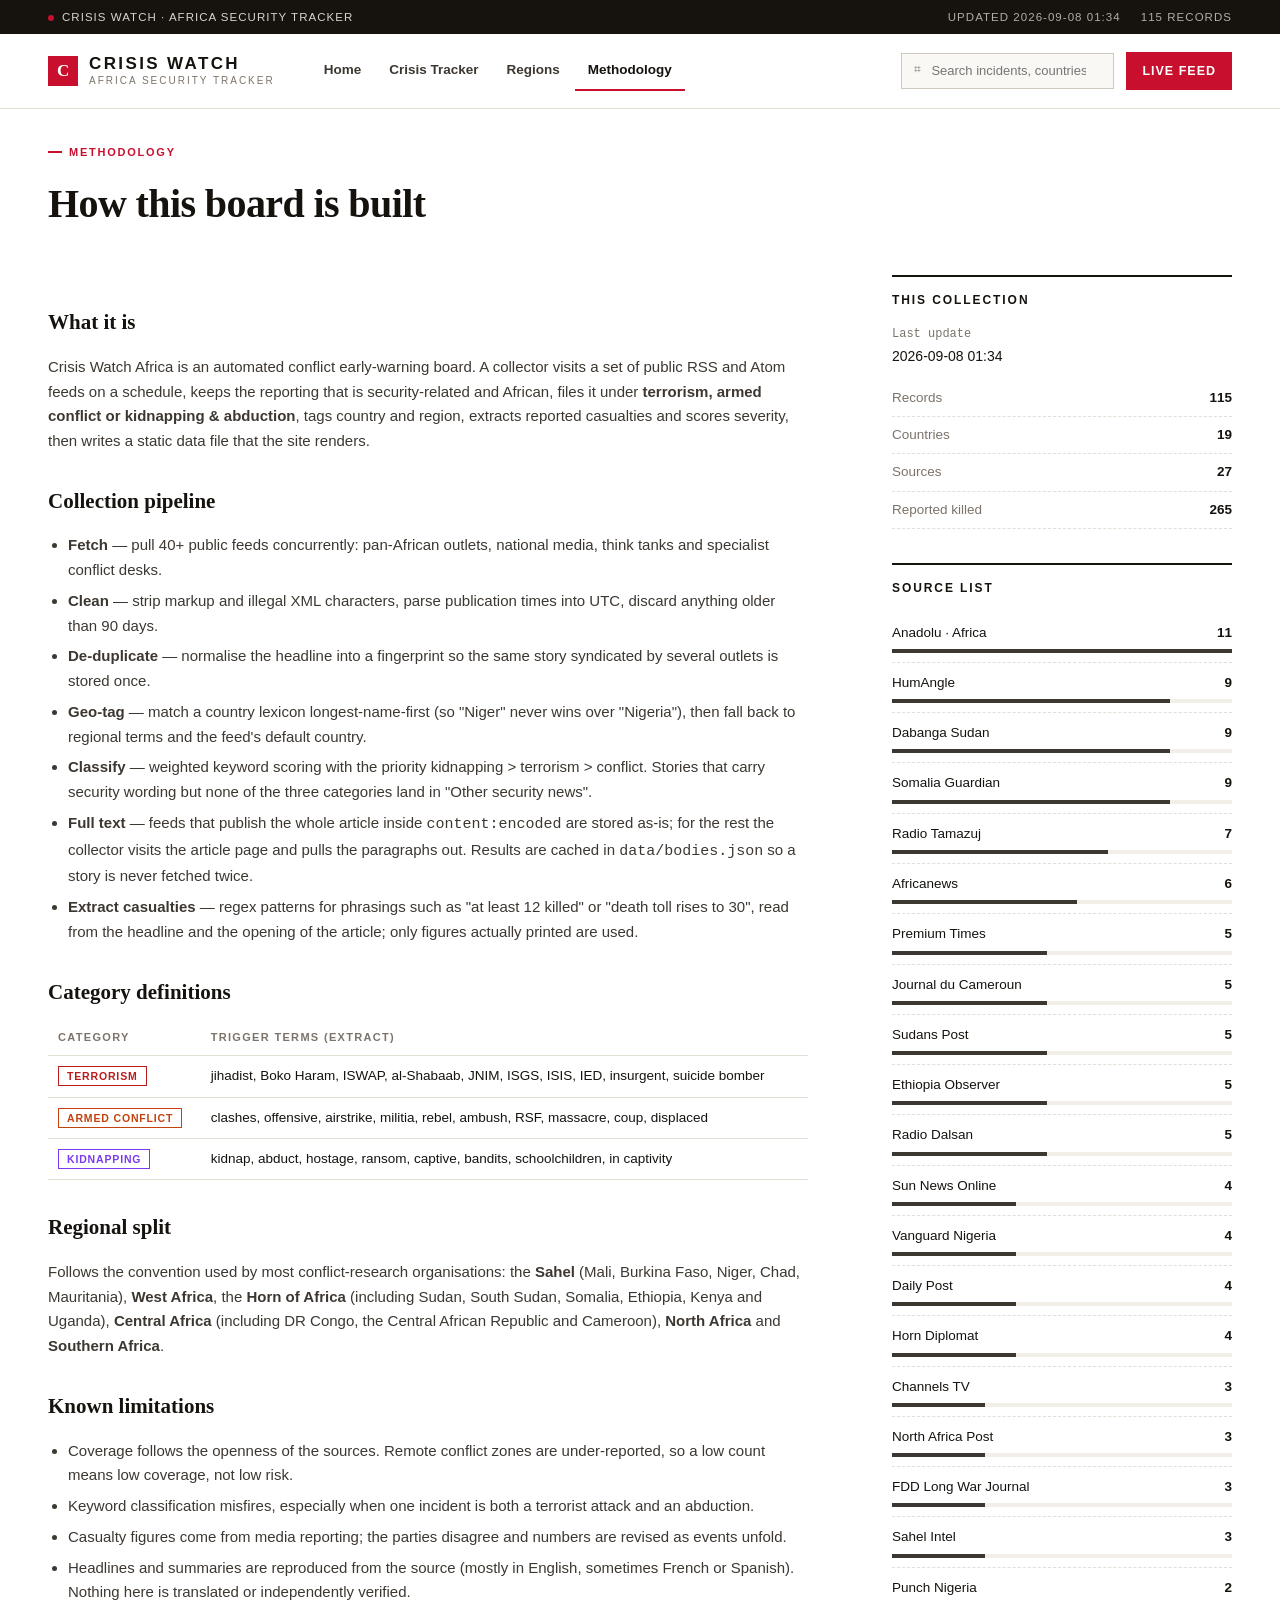
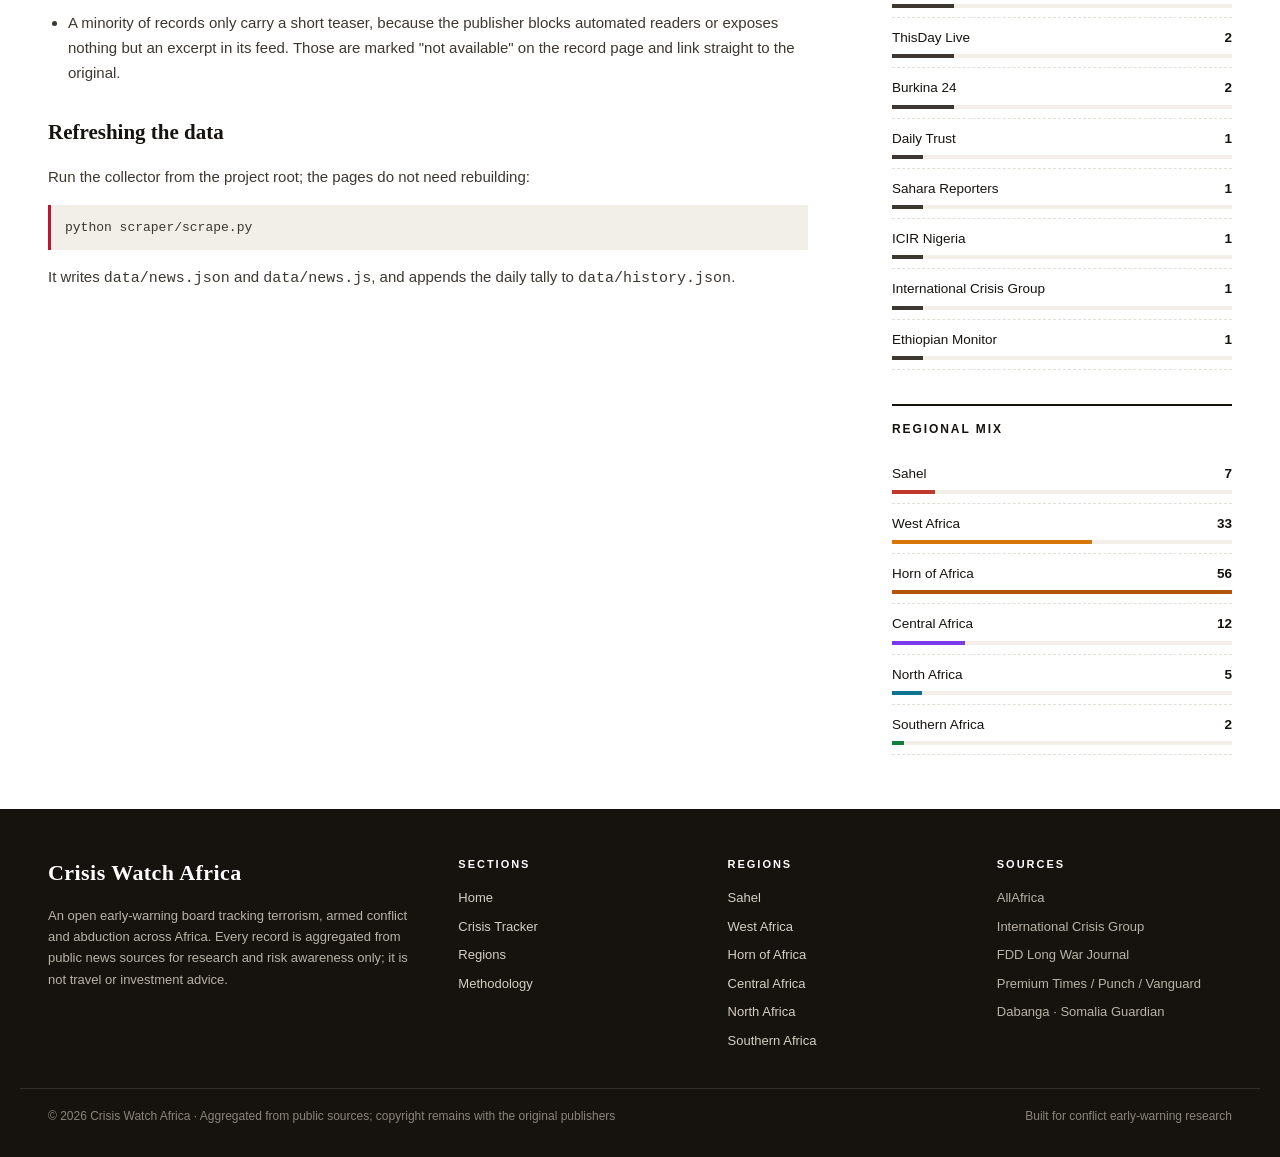
==== about.html @ 82c414ba "initial commit: Africa Crisis Watch" ====
<!DOCTYPE html>
<html lang="en">
<head>
<meta charset="utf-8">
<meta name="viewport" content="width=device-width, initial-scale=1">
<title>Methodology &amp; Sources — Crisis Watch Africa</title>
<meta name="description" content="How records are collected, classified and geo-tagged; the source list; and the limits of the data.">
<link rel="stylesheet" href="assets/css/main.css">
</head>
<body>

<main class="wrap">
  <div style="padding:34px 0 10px">
    <div class="kicker">Methodology</div>
    <h1 style="font-family:var(--font-serif);font-size:clamp(28px,3.4vw,40px);margin:10px 0 8px;font-weight:700;letter-spacing:-.015em">
      How this board is built
    </h1>
  </div>

  <div class="cols" style="padding-top:20px">
    <div class="prose">
      <h3>What it is</h3>
      <p>
        Crisis Watch Africa is an automated conflict early-warning board. A collector visits a set
        of public RSS and Atom feeds on a schedule, keeps the reporting that is security-related and
        African, files it under <strong>terrorism, armed conflict or kidnapping &amp; abduction</strong>,
        tags country and region, extracts reported casualties and scores severity, then writes a
        static data file that the site renders.
      </p>

      <h3>Collection pipeline</h3>
      <ul>
        <li><strong>Fetch</strong> — pull 40+ public feeds concurrently: pan-African outlets,
            national media, think tanks and specialist conflict desks.</li>
        <li><strong>Clean</strong> — strip markup and illegal XML characters, parse publication
            times into UTC, discard anything older than 90 days.</li>
        <li><strong>De-duplicate</strong> — normalise the headline into a fingerprint so the same
            story syndicated by several outlets is stored once.</li>
        <li><strong>Geo-tag</strong> — match a country lexicon longest-name-first (so "Niger" never
            wins over "Nigeria"), then fall back to regional terms and the feed's default country.</li>
        <li><strong>Classify</strong> — weighted keyword scoring with the priority
            kidnapping &gt; terrorism &gt; conflict. Stories that carry security wording but none of
            the three categories land in "Other security news".</li>
        <li><strong>Full text</strong> — feeds that publish the whole article inside
            <span class="mono">content:encoded</span> are stored as-is; for the rest the collector
            visits the article page and pulls the paragraphs out. Results are cached in
            <span class="mono">data/bodies.json</span> so a story is never fetched twice.</li>
        <li><strong>Extract casualties</strong> — regex patterns for phrasings such as
            "at least 12 killed" or "death toll rises to 30", read from the headline and the
            opening of the article; only figures actually printed are used.</li>
      </ul>

      <h3>Category definitions</h3>
      <table class="src">
        <tr><th>Category</th><th>Trigger terms (extract)</th></tr>
        <tr><td><span class="tag" style="color:#B91C1C">Terrorism</span></td>
            <td>jihadist, Boko Haram, ISWAP, al-Shabaab, JNIM, ISGS, ISIS, IED, insurgent, suicide bomber</td></tr>
        <tr><td><span class="tag" style="color:#C2410C">Armed Conflict</span></td>
            <td>clashes, offensive, airstrike, militia, rebel, ambush, RSF, massacre, coup, displaced</td></tr>
        <tr><td><span class="tag" style="color:#7C3AED">Kidnapping</span></td>
            <td>kidnap, abduct, hostage, ransom, captive, bandits, schoolchildren, in captivity</td></tr>
      </table>

      <h3>Regional split</h3>
      <p>
        Follows the convention used by most conflict-research organisations: the
        <strong>Sahel</strong> (Mali, Burkina Faso, Niger, Chad, Mauritania),
        <strong>West Africa</strong>, the <strong>Horn of Africa</strong> (including Sudan, South
        Sudan, Somalia, Ethiopia, Kenya and Uganda), <strong>Central Africa</strong> (including DR
        Congo, the Central African Republic and Cameroon), <strong>North Africa</strong> and
        <strong>Southern Africa</strong>.
      </p>

      <h3>Known limitations</h3>
      <ul>
        <li>Coverage follows the openness of the sources. Remote conflict zones are under-reported,
            so a low count means low coverage, not low risk.</li>
        <li>Keyword classification misfires, especially when one incident is both a terrorist
            attack and an abduction.</li>
        <li>Casualty figures come from media reporting; the parties disagree and numbers are
            revised as events unfold.</li>
        <li>Headlines and summaries are reproduced from the source (mostly in English, sometimes
            French or Spanish). Nothing here is translated or independently verified.</li>
        <li>A minority of records only carry a short teaser, because the publisher blocks
            automated readers or exposes nothing but an excerpt in its feed. Those are marked
            "not available" on the record page and link straight to the original.</li>
      </ul>

      <h3>Refreshing the data</h3>
      <p>Run the collector from the project root; the pages do not need rebuilding:</p>
      <p class="mono" style="background:var(--paper-3);padding:12px 14px;border-left:3px solid var(--red);font-size:13px">
        python scraper/scrape.py
      </p>
      <p>It writes <span class="mono">data/news.json</span> and <span class="mono">data/news.js</span>,
      and appends the daily tally to <span class="mono">data/history.json</span>.</p>
    </div>

    <aside>
      <div class="side-block">
        <h4>This collection</h4>
        <div id="overview"></div>
      </div>
      <div class="side-block">
        <h4>Source list</h4>
        <ul class="rank" id="srcList"></ul>
      </div>
      <div class="side-block">
        <h4>Regional mix</h4>
        <ul class="rank" id="regList"></ul>
      </div>
    </aside>
  </div>
</main>

<script src="data/news.js"></script>
<script src="assets/js/app.js"></script>
<script>
(function () {
  var CW = window.CW, S = CW.STATS;
  CW.mountChrome("about");

  document.getElementById("overview").innerHTML =
    '<div class="mono muted" style="font-size:12px">Last update</div>' +
    '<div style="font-size:14px;margin-bottom:12px">' + CW.fmtDateTime(S.updated_at) + '</div>' +
    [["Records", S.total], ["Countries", S.countries], ["Sources", S.sources], ["Reported killed", S.fatalities]]
      .map(function (c) {
        return '<div class="row" style="display:flex;justify-content:space-between;padding:7px 0;border-bottom:1px dashed var(--line);font-size:13.5px">' +
          '<span class="muted">' + c[0] + '</span><b>' + (c[1] || 0) + '</b></div>';
      }).join("");

  var srcs = Object.keys(S.by_source || {});
  var smax = Math.max.apply(null, srcs.map(function (k) { return S.by_source[k]; }).concat([1]));
  document.getElementById("srcList").innerHTML = srcs.map(function (k) {
    return '<li><div class="row"><span>' + CW.esc(k) + '</span><b>' + S.by_source[k] + '</b></div>' +
      '<div class="bar"><i style="width:' + (S.by_source[k] / smax * 100) + '%;background:#3d3731"></i></div></li>';
  }).join("");

  var regs = CW.REGION_ORDER.filter(function (r) { return (S.by_region || {})[r]; });
  var rmax = Math.max.apply(null, regs.map(function (r) { return S.by_region[r]; }).concat([1]));
  document.getElementById("regList").innerHTML = regs.map(function (r) {
    return '<li><div class="row"><span>' + r + '</span><b>' + S.by_region[r] + '</b></div>' +
      '<div class="bar"><i style="width:' + (S.by_region[r] / rmax * 100) + '%;background:' +
      CW.regionColor(r) + '"></i></div></li>';
  }).join("");
})();
</script>
</body>
</html>
---- assets/css/main.css ----
/* ==========================================================================
   Africa Crisis Watch - design system
   Modelled on International Crisis Group: red accent, serif headlines,
   hairline rules, strong hierarchy. System fonts only, no external requests.
   ========================================================================== */

:root {
  --red: #c8102e;
  --red-dark: #9b0c24;
  --red-soft: #fdecee;
  --ink: #16130f;
  --ink-2: #3d3731;
  --muted: #7c736a;
  --line: #e3ded6;
  --line-2: #cfc8be;
  --paper: #ffffff;
  --paper-2: #faf8f5;
  --paper-3: #f2eee8;

  --font-serif: Georgia, "Times New Roman", "Songti SC", "Noto Serif CJK SC", serif;
  --font-sans: -apple-system, BlinkMacSystemFont, "Segoe UI", "PingFang SC",
    "Hiragino Sans GB", "Microsoft YaHei", "Source Han Sans SC", sans-serif;
  --font-mono: "SFMono-Regular", Consolas, "Liberation Mono", Menlo, monospace;

  --maxw: 1240px;
  --shadow: 0 1px 2px rgba(20, 16, 12, 0.04), 0 8px 24px rgba(20, 16, 12, 0.06);
}

* { box-sizing: border-box; }

html { -webkit-text-size-adjust: 100%; }

body {
  margin: 0;
  background: var(--paper);
  color: var(--ink);
  font-family: var(--font-sans);
  font-size: 15px;
  line-height: 1.65;
  -webkit-font-smoothing: antialiased;
}

a { color: inherit; text-decoration: none; }
img { max-width: 100%; display: block; }
button { font: inherit; color: inherit; }

.wrap {
  width: 100%;
  max-width: var(--maxw);
  margin: 0 auto;
  padding: 0 28px;
}

/* --------------------------------------------------------- top notice bar */
.topbar {
  background: var(--ink);
  color: #d9d3ca;
  font-size: 11.5px;
  letter-spacing: 0.09em;
  text-transform: uppercase;
}
.topbar .wrap {
  display: flex;
  align-items: center;
  justify-content: space-between;
  gap: 16px;
  height: 34px;
}
.topbar .dot {
  display: inline-block;
  width: 6px; height: 6px;
  border-radius: 50%;
  background: var(--red);
  margin-right: 8px;
  animation: pulse 2.4s ease-in-out infinite;
}
@keyframes pulse { 0%,100% { opacity: 1; } 50% { opacity: 0.25; } }
.topbar-right { display: flex; gap: 20px; opacity: 0.8; }

/* --------------------------------------------------------- masthead */
.masthead {
  background: var(--paper);
  border-bottom: 1px solid var(--line);
  position: sticky;
  top: 0;
  z-index: 60;
}
.masthead .wrap {
  display: flex;
  align-items: center;
  gap: 28px;
  height: 74px;
}
.logo { display: flex; align-items: center; gap: 11px; flex-shrink: 0; }
.logo-mark {
  width: 30px; height: 30px;
  background: var(--red);
  color: #fff;
  display: grid; place-items: center;
  font-family: var(--font-serif);
  font-weight: 700;
  font-size: 17px;
  letter-spacing: -0.02em;
}
.logo-text { line-height: 1.05; }
.logo-text b {
  display: block;
  font-size: 17px;
  letter-spacing: 0.14em;
  font-weight: 800;
}
.logo-text span {
  display: block;
  font-size: 10px;
  letter-spacing: 0.2em;
  color: var(--muted);
  text-transform: uppercase;
  margin-top: 3px;
}

.nav { display: flex; gap: 2px; margin-left: 8px; }
.nav a {
  padding: 8px 13px;
  font-size: 13.5px;
  font-weight: 600;
  color: var(--ink-2);
  border-bottom: 2px solid transparent;
  white-space: nowrap;
}
.nav a:hover { color: var(--red); }
.nav a.active { color: var(--ink); border-bottom-color: var(--red); }

.mast-right { margin-left: auto; display: flex; align-items: center; gap: 12px; }
.searchbox {
  display: flex; align-items: center; gap: 8px;
  border: 1px solid var(--line-2);
  padding: 7px 12px;
  background: var(--paper-2);
  min-width: 210px;
}
.searchbox:focus-within { border-color: var(--ink); background: #fff; }
.searchbox input {
  border: 0; outline: 0; background: transparent;
  font-size: 13px; width: 100%; color: var(--ink);
}
.btn {
  background: var(--red);
  color: #fff;
  border: 0;
  padding: 9px 16px;
  font-size: 12.5px;
  font-weight: 700;
  letter-spacing: 0.08em;
  text-transform: uppercase;
  cursor: pointer;
  white-space: nowrap;
}
.btn:hover { background: var(--red-dark); }
.btn-ghost {
  background: transparent; color: var(--ink);
  border: 1px solid var(--line-2);
}
.btn-ghost:hover { border-color: var(--ink); background: var(--paper-2); }

/* --------------------------------------------------------- typography */
.kicker {
  font-size: 11px;
  font-weight: 800;
  letter-spacing: 0.16em;
  text-transform: uppercase;
  color: var(--red);
  display: flex; align-items: center; gap: 7px;
}
.kicker::before {
  content: ""; width: 14px; height: 2px; background: var(--red); flex: none;
}
.kicker.plain::before { display: none; }

.section { padding: 46px 0; }
.section + .section { border-top: 1px solid var(--line); }
.section-head {
  display: flex; align-items: baseline; justify-content: space-between;
  gap: 20px; margin-bottom: 22px; flex-wrap: wrap;
}
.section-head h2 {
  font-family: var(--font-serif);
  font-size: 27px;
  font-weight: 700;
  margin: 0;
  letter-spacing: -0.01em;
}
.section-head .more { font-size: 12.5px; font-weight: 700; color: var(--red); letter-spacing: 0.04em; }
.section-head .more:hover { text-decoration: underline; }

.rule { height: 1px; background: var(--line); }

/* --------------------------------------------------------- homepage hero */
.hero {
  display: grid;
  grid-template-columns: 1.55fr 1fr;
  gap: 34px;
  padding: 34px 0 40px;
}
.hero-feature { display: block; }
.cover {
  position: relative;
  width: 100%;
  aspect-ratio: 16 / 9;
  overflow: hidden;
  background: linear-gradient(135deg, #2b2119, #57402f 55%, #8c2323);
  display: grid;
  place-items: center;
}
.cover img {
  position: absolute; inset: 0;
  width: 100%; height: 100%; object-fit: cover;
}
.cover .cover-word {
  position: relative;
  font-family: var(--font-serif);
  font-size: clamp(26px, 4.4vw, 54px);
  font-weight: 700;
  color: rgba(255, 255, 255, 0.9);
  letter-spacing: 0.04em;
  text-shadow: 0 2px 18px rgba(0, 0, 0, 0.35);
  padding: 0 24px;
  text-align: center;
  mix-blend-mode: screen;
}
.cover .cover-tag {
  position: absolute; left: 0; bottom: 0;
  background: var(--red); color: #fff;
  font-size: 11px; font-weight: 800; letter-spacing: 0.15em;
  text-transform: uppercase; padding: 7px 14px;
}
.cover.sm { aspect-ratio: 16 / 10; }

.hero-feature h1 {
  font-family: var(--font-serif);
  font-size: clamp(28px, 3.1vw, 42px);
  line-height: 1.14;
  margin: 18px 0 12px;
  font-weight: 700;
  letter-spacing: -0.015em;
}
.hero-feature h1 a:hover { color: var(--red); }
.hero-feature p.sum {
  color: var(--ink-2);
  font-size: 15.5px;
  margin: 0 0 14px;
  max-width: 62ch;
}

.meta {
  display: flex; align-items: center; gap: 12px;
  flex-wrap: wrap;
  font-size: 11.5px; letter-spacing: 0.08em; text-transform: uppercase;
  color: var(--muted);
}
.meta .sep { width: 1px; height: 11px; background: var(--line-2); }

.hero-side { display: flex; flex-direction: column; gap: 0; }
.hero-side .mini {
  display: grid;
  grid-template-columns: 96px 1fr;
  gap: 14px;
  padding: 16px 0;
  border-top: 1px solid var(--line);
}
.hero-side .mini:first-child { border-top: 0; padding-top: 0; }
.hero-side .mini h3 {
  margin: 4px 0 6px;
  font-family: var(--font-serif);
  font-size: 16.5px;
  line-height: 1.28;
  font-weight: 700;
}
.hero-side .mini h3 a:hover { color: var(--red); }

/* --------------------------------------------------------- headline figures */
.stats {
  display: grid;
  grid-template-columns: repeat(4, 1fr);
  border: 1px solid var(--line);
  background: var(--paper-2);
}
.stat { padding: 20px 22px; border-right: 1px solid var(--line); }
.stat:last-child { border-right: 0; }
.stat b {
  display: block;
  font-family: var(--font-serif);
  font-size: 38px;
  line-height: 1;
  font-weight: 700;
  color: var(--red);
  letter-spacing: -0.02em;
}
.stat span {
  display: block; margin-top: 7px;
  font-size: 11.5px; letter-spacing: 0.13em; text-transform: uppercase; color: var(--muted);
}
.stat small { display: block; margin-top: 2px; font-size: 11.5px; color: var(--muted); }

/* --------------------------------------------------------- tags */
.tags { display: flex; gap: 6px; flex-wrap: wrap; }
.tag {
  font-size: 10.5px;
  font-weight: 700;
  letter-spacing: 0.08em;
  text-transform: uppercase;
  padding: 3px 8px;
  border: 1px solid currentColor;
  white-space: nowrap;
}
.tag.solid { color: #fff; border-color: transparent; }
.dot-sev {
  display: inline-block; width: 7px; height: 7px; border-radius: 50%; margin-right: 6px;
}

/* --------------------------------------------------------- feed list */
.toolbar {
  display: flex; align-items: center; gap: 10px; flex-wrap: wrap;
  padding: 14px 0 18px;
  border-bottom: 1px solid var(--line);
  margin-bottom: 6px;
}
.chip {
  border: 1px solid var(--line-2);
  background: #fff;
  padding: 6px 13px;
  font-size: 12.5px;
  font-weight: 600;
  cursor: pointer;
  color: var(--ink-2);
  border-radius: 999px;
}
.chip:hover { border-color: var(--ink); }
.chip.on { background: var(--ink); color: #fff; border-color: var(--ink); }
.chip .n { opacity: 0.55; margin-left: 5px; font-size: 11px; }

.feed { list-style: none; margin: 0; padding: 0; }
.feed > li {
  display: grid;
  grid-template-columns: 108px 1fr;
  gap: 22px;
  padding: 20px 0;
  border-bottom: 1px solid var(--line);
  align-items: start;
}
.feed .thumb {
  aspect-ratio: 4 / 3;
  overflow: hidden;
  position: relative;
  background: var(--paper-3);
}
.feed h3 {
  margin: 0 0 7px;
  font-family: var(--font-serif);
  font-size: 20px;
  line-height: 1.28;
  font-weight: 700;
  letter-spacing: -0.01em;
}
.feed h3 a:hover { color: var(--red); }
.feed p {
  margin: 0 0 10px;
  color: var(--ink-2);
  font-size: 14px;
  display: -webkit-box;
  -webkit-line-clamp: 2;
  -webkit-box-orient: vertical;
  overflow: hidden;
}
.feed .when {
  font-family: var(--font-mono);
  font-size: 11.5px;
  color: var(--muted);
  letter-spacing: 0.02em;
}
.feed .fat {
  color: var(--red);
  font-weight: 700;
}

.empty {
  padding: 60px 0; text-align: center; color: var(--muted);
  font-family: var(--font-serif); font-size: 17px;
}

/* --------------------------------------------------------- two-column layout */
.cols { display: grid; grid-template-columns: 1fr 340px; gap: 44px; }
.side-block { border-top: 2px solid var(--ink); padding-top: 14px; margin-bottom: 34px; }
.side-block h4 {
  margin: 0 0 14px;
  font-size: 12px; letter-spacing: 0.16em; text-transform: uppercase;
}
.rank { list-style: none; margin: 0; padding: 0; }
.rank li { padding: 9px 0; border-bottom: 1px dashed var(--line); }
.rank .row { display: flex; justify-content: space-between; font-size: 13.5px; margin-bottom: 5px; }
.rank .row b { font-weight: 700; }
.rank .bar { height: 4px; background: var(--paper-3); }
.rank .bar i { display: block; height: 100%; background: var(--red); }

/* --------------------------------------------------------- region cards */
.region-grid {
  display: grid;
  grid-template-columns: repeat(3, 1fr);
  gap: 20px;
}
.region-card {
  border: 1px solid var(--line);
  padding: 20px;
  background: #fff;
  transition: box-shadow 0.15s, transform 0.15s;
  display: block;
}
.region-card:hover { box-shadow: var(--shadow); transform: translateY(-2px); }
.region-card .rc-top { display: flex; justify-content: space-between; align-items: baseline; }
.region-card h3 {
  margin: 0;
  font-family: var(--font-serif);
  font-size: 21px;
  font-weight: 700;
}
.region-card .rc-en {
  font-size: 11px; letter-spacing: 0.14em; text-transform: uppercase; color: var(--muted);
}
.region-card .rc-num {
  font-family: var(--font-serif); font-size: 34px; font-weight: 700; line-height: 1;
  margin: 14px 0 4px;
}
.region-card .rc-sub { font-size: 12.5px; color: var(--muted); min-height: 34px; }
.region-card .rc-bar { height: 5px; background: var(--paper-3); margin-top: 12px; }
.region-card .rc-bar i { display: block; height: 100%; }

/* --------------------------------------------------------- charts */
.chart-card {
  border: 1px solid var(--line);
  padding: 20px 22px;
  background: var(--paper-2);
}
.chart-card h4 {
  margin: 0 0 4px; font-size: 12px; letter-spacing: 0.16em; text-transform: uppercase;
}
.chart-card .hint { font-size: 12px; color: var(--muted); margin-bottom: 12px; }
.legend { display: flex; gap: 16px; flex-wrap: wrap; margin-top: 12px; font-size: 12px; }
.legend span { display: flex; align-items: center; gap: 6px; }
.legend i { width: 10px; height: 10px; display: inline-block; }

/* --------------------------------------------------------- article page */
.article { max-width: 780px; margin: 0 auto; padding: 40px 0 60px; }
.article h1 {
  font-family: var(--font-serif);
  font-size: clamp(28px, 3.4vw, 44px);
  line-height: 1.14;
  margin: 16px 0 16px;
  font-weight: 700;
  letter-spacing: -0.015em;
}
.article .lede {
  font-family: var(--font-serif);
  font-size: 19px;
  line-height: 1.62;
  color: var(--ink-2);
  border-left: 3px solid var(--red);
  padding-left: 18px;
  margin: 0 0 26px;
}
.article .article-body {
  font-family: var(--font-serif);
  font-size: 17px;
  line-height: 1.78;
  color: #2b2621;
  margin: 0 0 26px;
}
.article .article-body p { margin: 0 0 17px; }
.article .body-head {
  display: flex; align-items: baseline; justify-content: space-between;
  border-top: 2px solid var(--ink); padding-top: 12px; margin: 30px 0 16px;
}
.article .body-head h4 {
  margin: 0; font-size: 12px; letter-spacing: 0.16em; text-transform: uppercase;
}
.article .body-head span { font-size: 12px; color: var(--muted); }
.factbox {
  border: 1px solid var(--line);
  background: var(--paper-2);
  padding: 18px 20px;
  margin: 26px 0;
}
.factbox h5 {
  margin: 0 0 12px; font-size: 11.5px; letter-spacing: 0.16em; text-transform: uppercase; color: var(--red);
}
.factbox dl { display: grid; grid-template-columns: 96px 1fr; gap: 8px 16px; margin: 0; font-size: 13.5px; }
.factbox dt { color: var(--muted); }
.factbox dd { margin: 0; }

/* --------------------------------------------------------- about page */
.prose { max-width: 760px; }
.prose h3 {
  font-family: var(--font-serif); font-size: 21px; margin: 30px 0 10px; font-weight: 700;
}
.prose p { color: var(--ink-2); }
.prose ul { color: var(--ink-2); padding-left: 20px; }
.prose li { margin-bottom: 6px; }
table.src { width: 100%; border-collapse: collapse; font-size: 13.5px; margin-top: 10px; }
table.src th, table.src td { border-bottom: 1px solid var(--line); padding: 9px 10px; text-align: left; }
table.src th { font-size: 11px; letter-spacing: 0.12em; text-transform: uppercase; color: var(--muted); }
table.src td.num { font-family: var(--font-mono); text-align: right; }

/* --------------------------------------------------------- footer */
.footer {
  background: var(--ink);
  color: #b9b2a8;
  margin-top: 20px;
  padding: 46px 0 30px;
  font-size: 13px;
}
.footer .wrap { display: grid; grid-template-columns: 1.6fr 1fr 1fr 1fr; gap: 34px; }
.footer h5 {
  color: #fff; margin: 0 0 14px;
  font-size: 11px; letter-spacing: 0.18em; text-transform: uppercase;
}
.footer a { color: #d5cec4; }
.footer a:hover { color: #fff; text-decoration: underline; }
.footer ul { list-style: none; margin: 0; padding: 0; }
.footer li { margin-bottom: 7px; }
.footer .brand {
  font-family: var(--font-serif); font-size: 22px; color: #fff; font-weight: 700;
  letter-spacing: 0.02em; margin-bottom: 10px;
}
.footer .fine {
  border-top: 1px solid #332e28; margin-top: 30px; padding-top: 18px;
  font-size: 12px; color: #8b847b;
  display: flex; justify-content: space-between; gap: 20px; flex-wrap: wrap;
}

/* --------------------------------------------------------- responsive */
@media (max-width: 1080px) {
  .hero { grid-template-columns: 1fr; }
  .cols { grid-template-columns: 1fr; }
  .region-grid { grid-template-columns: repeat(2, 1fr); }
  .footer .wrap { grid-template-columns: 1fr 1fr; }
}
@media (max-width: 760px) {
  .wrap { padding: 0 16px; }
  .masthead .wrap { height: auto; flex-wrap: wrap; padding-top: 12px; padding-bottom: 12px; gap: 12px; }
  .nav { margin-left: 0; overflow-x: auto; width: 100%; }
  .mast-right { margin-left: 0; width: 100%; }
  .searchbox { flex: 1; min-width: 0; }
  .stats { grid-template-columns: 1fr 1fr; }
  .stat { border-bottom: 1px solid var(--line); }
  .region-grid { grid-template-columns: 1fr; }
  .feed > li { grid-template-columns: 1fr; gap: 12px; }
  .feed .thumb { width: 100%; aspect-ratio: 16/9; }
  .footer .wrap { grid-template-columns: 1fr; }
}

/* --------------------------------------------------------- utilities */
.mono { font-family: var(--font-mono); }
.muted { color: var(--muted); }
.nowrap { white-space: nowrap; }
.loadmore { display: block; width: 100%; margin: 26px 0 0; }
.sr { position: absolute; width: 1px; height: 1px; overflow: hidden; clip: rect(0 0 0 0); }
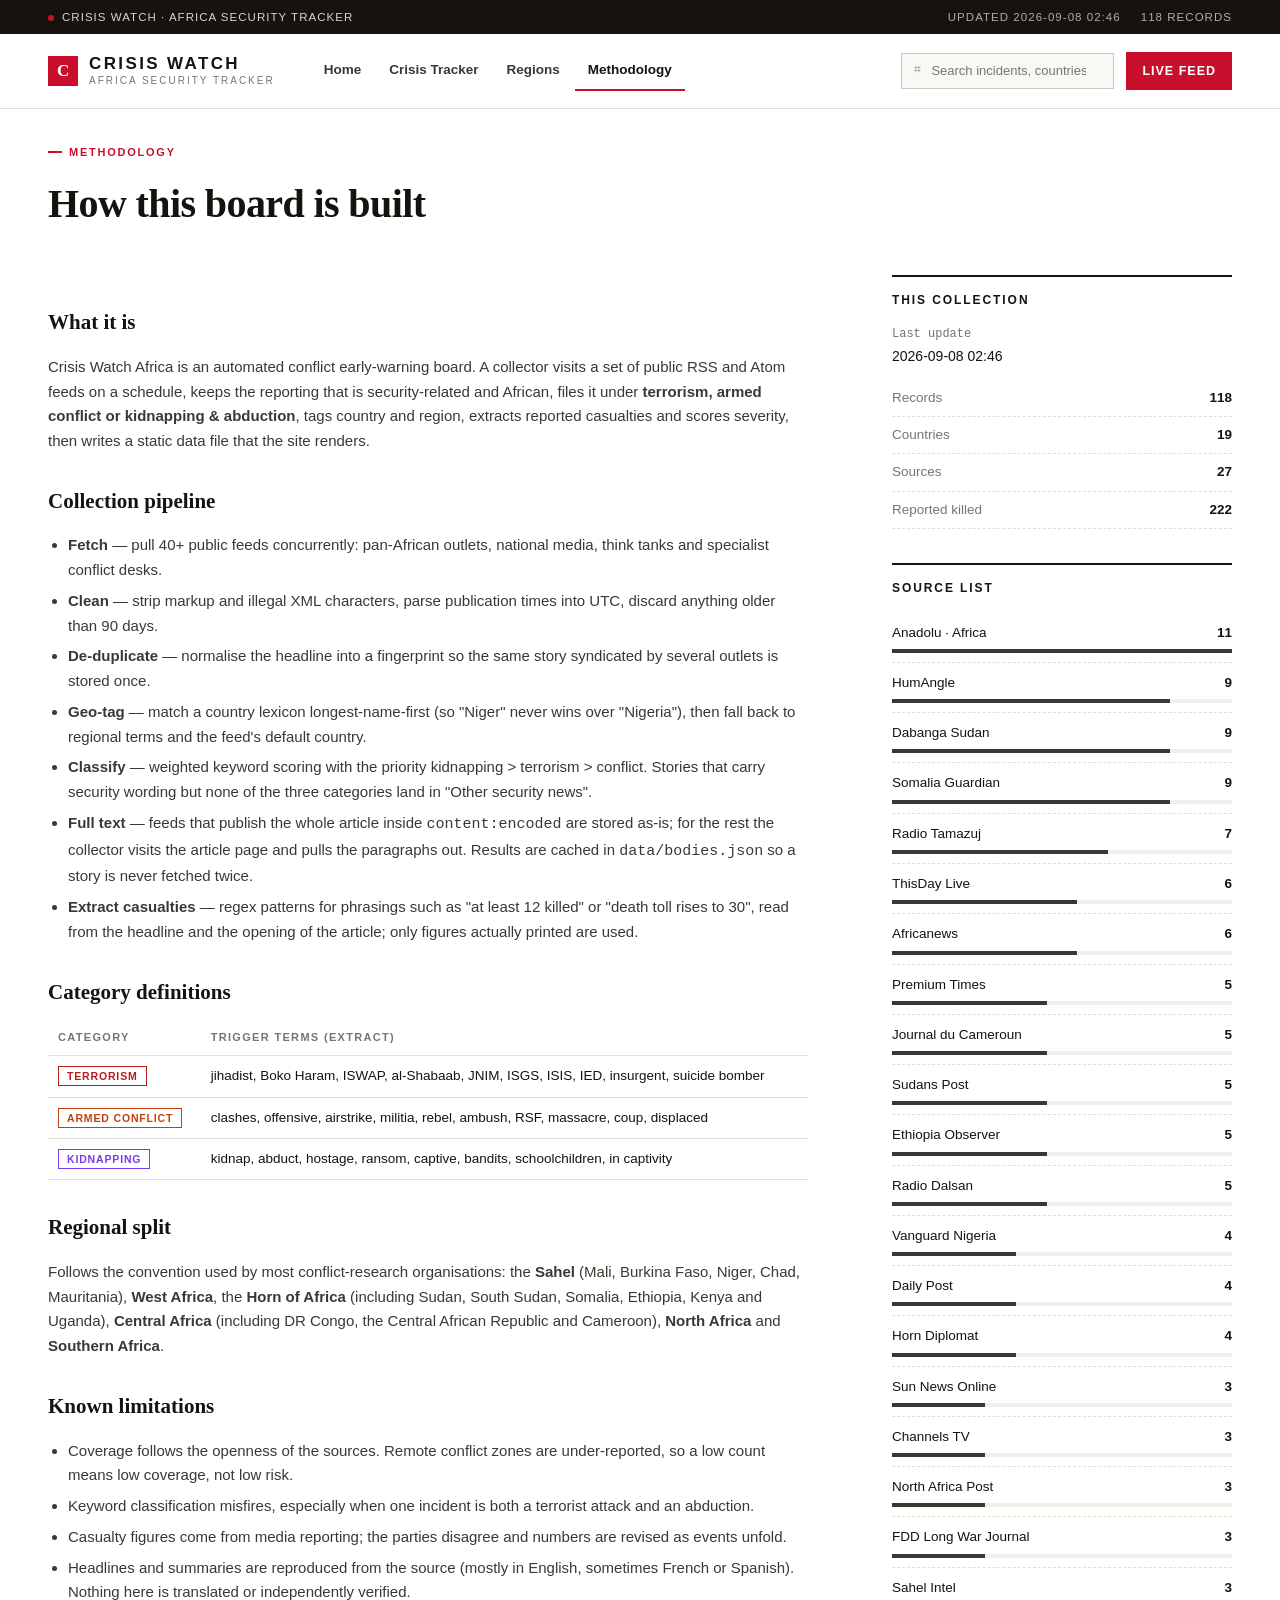
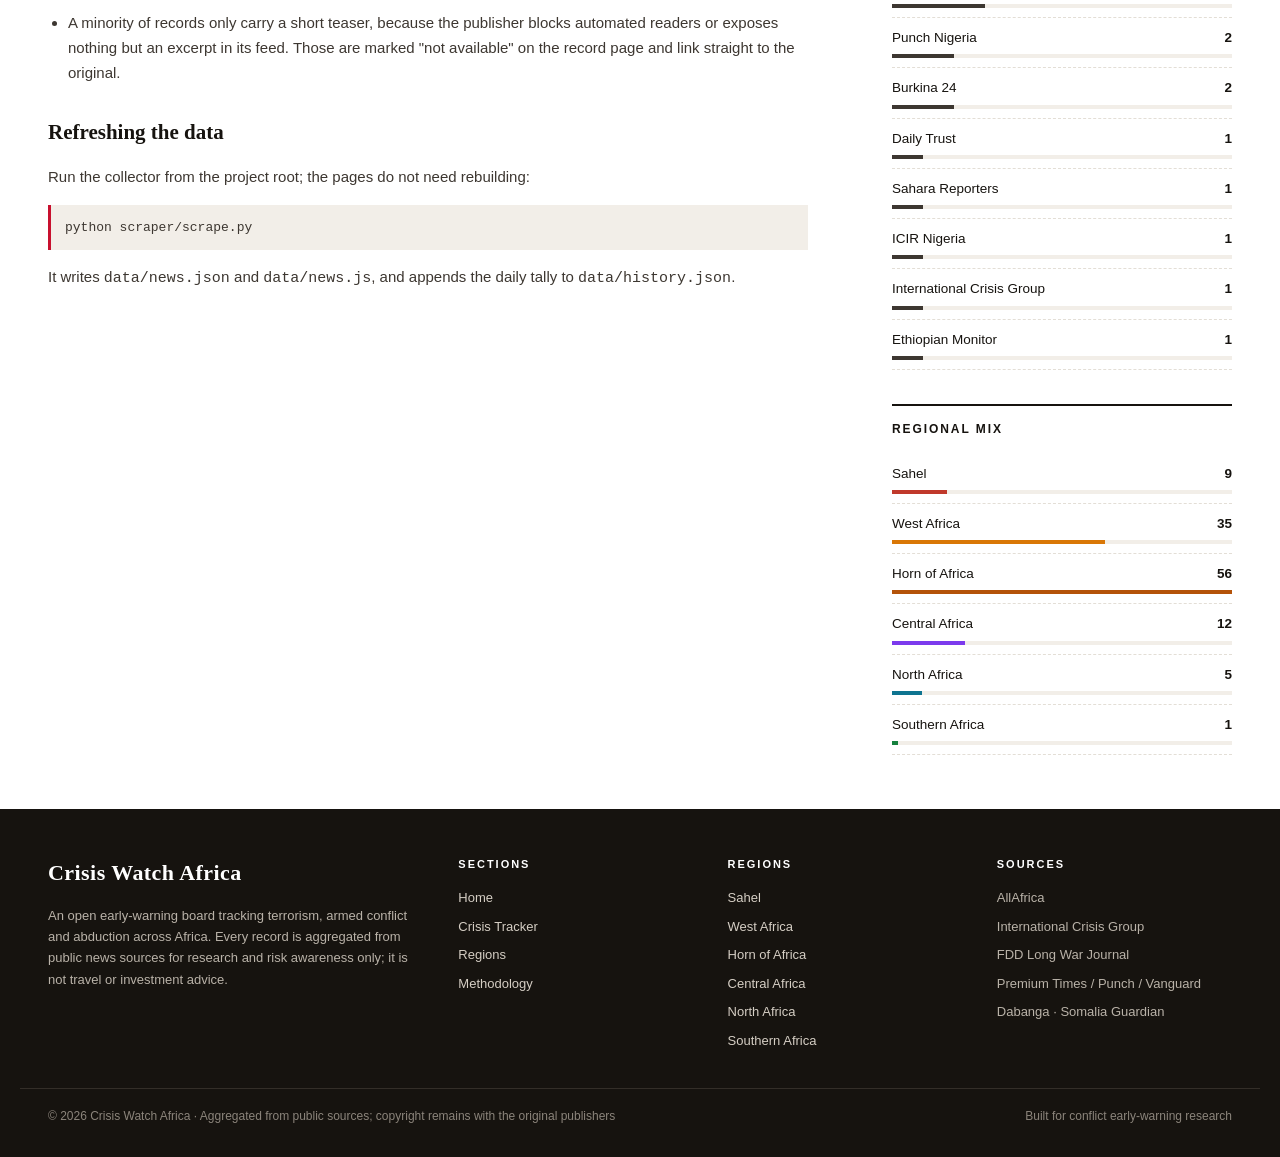
==== commit cbc05abc: "bust the browser cache for data/news.js every hour" ====
--- a/about.html
+++ b/about.html
@@ -112,7 +112,7 @@
   </div>
 </main>
 
-<script src="data/news.js"></script>
+<script>document.write('<script src="data/news.js?v=' + Math.floor(Date.now()/36e5) + '"><\/script>');</script>
 <script src="assets/js/app.js"></script>
 <script>
 (function () {
